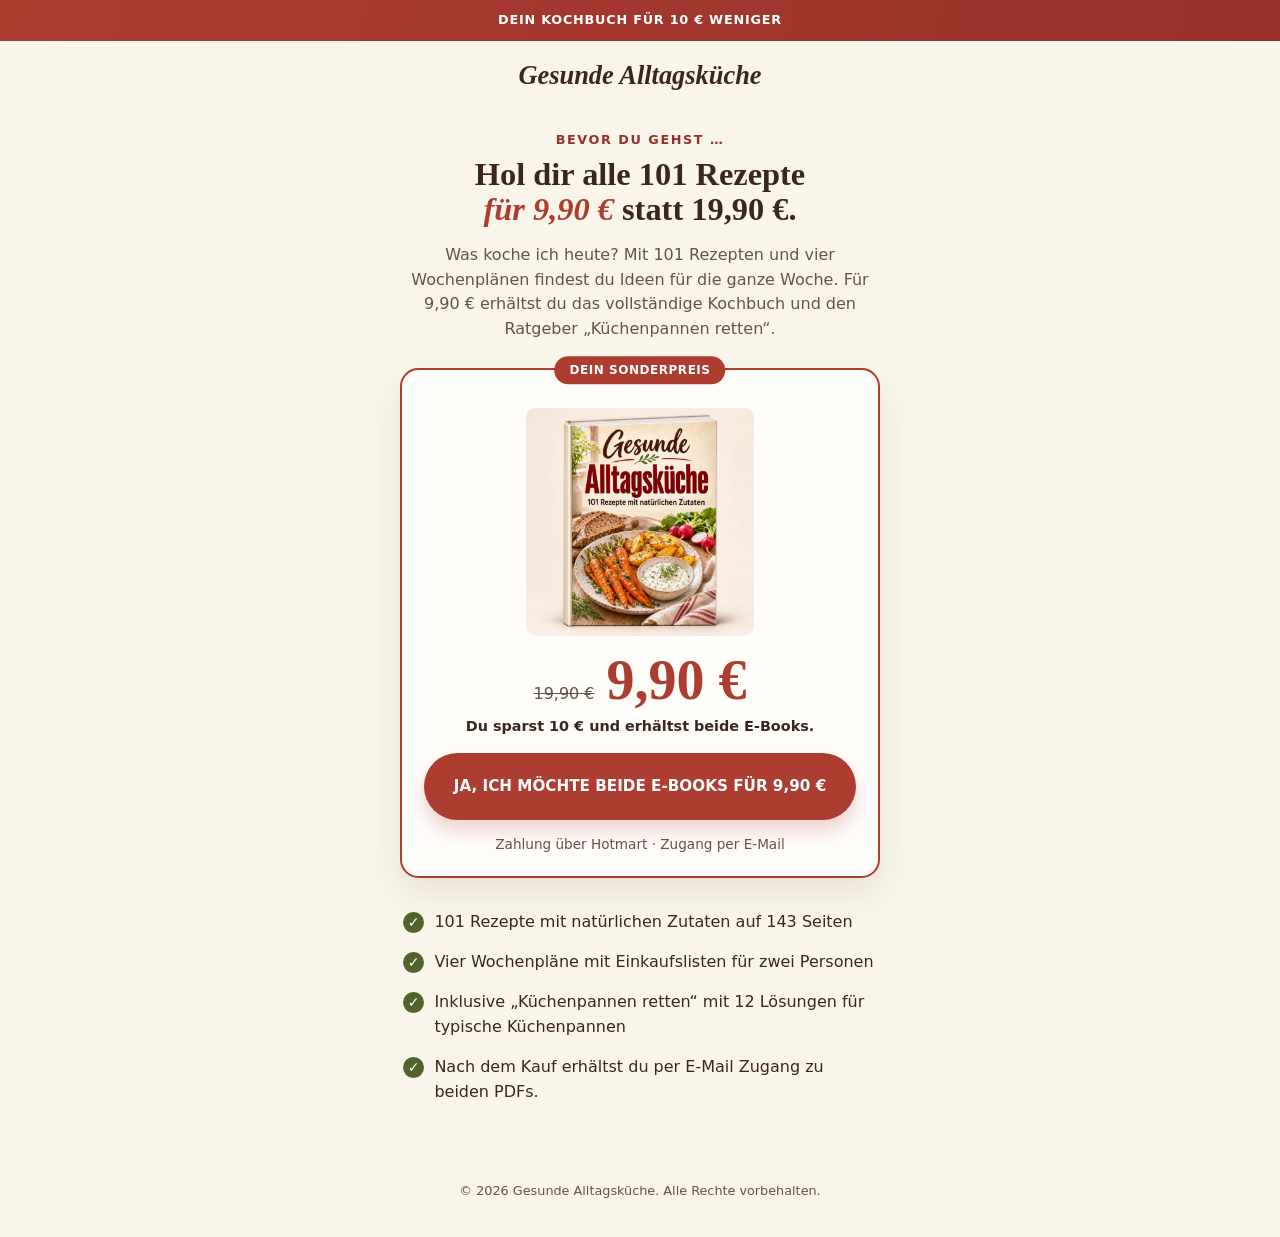
==== angebot-990/index.html @ d4370150 "Add 9.90 EUR recovery offer" ====
<!doctype html>
<html lang="de">
<head>
  <meta charset="utf-8">
  <meta name="viewport" content="width=device-width, initial-scale=1">
  <meta name="robots" content="noindex">
  <title>Gesunde Alltagsküche · Dein Sonderpreis</title>
  <link rel="stylesheet" href="/angebot-990/offer.css">
</head>
<body>
  <header class="site-header">
    <div class="offer-bar">DEIN KOCHBUCH FÜR 10 € WENIGER</div>
    <p class="wordmark">Gesunde Alltagsküche</p>
  </header>

  <main>
    <p class="eyebrow">BEVOR DU GEHST …</p>
    <h1>Hol dir alle 101 Rezepte <em>für 9,90 €</em> statt 19,90 €.</h1>
    <p class="introduction">Was koche ich heute? Mit 101 Rezepten und vier Wochenplänen findest du Ideen für die ganze Woche. Für 9,90 € erhältst du das vollständige Kochbuch und den Ratgeber „Küchenpannen retten“.</p>

    <section class="offer-card" aria-labelledby="offer-label">
      <h2 class="offer-label" id="offer-label">DEIN SONDERPREIS</h2>
      <img class="book" src="/danke/kochbuch.webp" width="720" height="720" alt="Gesunde Alltagsküche – 101 Rezepte mit natürlichen Zutaten">
      <p class="prices"><del class="old-price">19,90 €</del><strong class="new-price">9,90 €</strong></p>
      <p class="savings">Du sparst 10 € und erhältst beide E-Books.</p>
      <a class="purchase-link" id="offer-checkout" role="link" aria-disabled="true">JA, ICH MÖCHTE BEIDE E-BOOKS FÜR 9,90 €</a>
      <p class="payment-info">Zahlung über Hotmart · Zugang per E-Mail</p>
    </section>

    <ul class="benefits" role="list">
      <li><span class="check" aria-hidden="true">✓</span>101 Rezepte mit natürlichen Zutaten auf 143 Seiten</li>
      <li><span class="check" aria-hidden="true">✓</span>Vier Wochenpläne mit Einkaufslisten für zwei Personen</li>
      <li><span class="check" aria-hidden="true">✓</span>Inklusive „Küchenpannen retten“ mit 12 Lösungen für typische Küchenpannen</li>
      <li><span class="check" aria-hidden="true">✓</span>Nach dem Kauf erhältst du per E-Mail Zugang zu beiden PDFs.</li>
    </ul>
  </main>

  <footer>© 2026 Gesunde Alltagsküche. Alle Rechte vorbehalten.</footer>

  <script type="module">
    import { getRecoveryCheckout } from '/angebot-990/offer-config.js';

    const checkout = getRecoveryCheckout();
    if (checkout) {
      const link = document.getElementById('offer-checkout');
      link.href = checkout.href;
      link.removeAttribute('role');
      link.removeAttribute('aria-disabled');
    }
  </script>
</body>
</html>
---- angebot-990/offer.css ----
:root {
  color-scheme: light;
  --cream: #faf5eb;
  --card: #fffdfa;
  --brown: #39271e;
  --muted-brown: #645347;
  --paprika: #ad3c31;
  --paprika-dark: #973128;
  --olive: #52632c;
  --serif: Georgia, "Times New Roman", serif;
  color: var(--brown);
  background: var(--cream);
  font: 1rem/1.55 system-ui, sans-serif;
}

*, *::before, *::after {
  box-sizing: border-box;
}

body {
  margin: 0;
}

.site-header {
  text-align: center;
}

.offer-bar {
  padding: 0.65rem 1rem;
  background: linear-gradient(105deg, var(--paprika), var(--paprika-dark));
  color: #fff;
  font-size: 0.8rem;
  font-weight: 800;
  letter-spacing: 0.06em;
}

.wordmark {
  margin: 1.2rem 1rem 0;
  font: italic 700 1.65rem/1.2 var(--serif);
}

main {
  width: min(30rem, calc(100% - 2rem));
  margin: 2.4rem auto 0;
  text-align: center;
}

.eyebrow {
  margin: 0 0 0.45rem;
  color: var(--paprika-dark);
  font-size: 0.8rem;
  font-weight: 800;
  letter-spacing: 0.12em;
}

h1 {
  margin: 0;
  font: 700 clamp(1.75rem, 5vw, 2.025rem)/1.08 var(--serif);
  text-wrap: balance;
}

h1 em {
  color: var(--paprika);
  white-space: nowrap;
}

.introduction {
  margin: 1rem 0 1.65rem;
  color: var(--muted-brown);
  text-wrap: pretty;
}

.offer-card {
  position: relative;
  padding: 2.35rem clamp(0.95rem, 4vw, 1.4rem) 1.3rem;
  border: 2px solid var(--paprika);
  border-radius: 1.15rem;
  background: var(--card);
  box-shadow: 0 0.95rem 2rem rgb(57 39 30 / 9%);
}

.offer-label {
  position: absolute;
  top: 0;
  left: 50%;
  width: max-content;
  max-width: calc(100% - 2rem);
  margin: 0;
  padding: 0.28rem 0.95rem;
  transform: translate(-50%, -50%);
  border-radius: 999px;
  background: var(--paprika);
  color: #fff;
  font-size: 0.75rem;
  font-weight: 800;
  letter-spacing: 0.045em;
}

.book {
  display: block;
  width: min(14.25rem, 100%);
  height: auto;
  margin: 0 auto;
  border-radius: 0.6rem;
}

.prices {
  display: flex;
  flex-wrap: wrap;
  align-items: baseline;
  justify-content: center;
  gap: 0 0.75rem;
  margin: 1rem 0 0;
}

.old-price {
  color: var(--muted-brown);
}

.new-price {
  color: var(--paprika);
  font: 700 clamp(2.8rem, 13vw, 3.5rem)/1 var(--serif);
}

.savings {
  margin: 0.45rem 0 0.95rem;
  font-size: 0.9rem;
  font-weight: 650;
}

.purchase-link {
  display: grid;
  min-height: 4.2rem;
  width: 100%;
  place-items: center;
  padding: 0.9rem 1.15rem;
  border-radius: 999px;
  background: var(--paprika);
  color: #fff;
  box-shadow: 0 0.7rem 1.15rem rgb(173 60 49 / 22%);
  font-size: 0.95rem;
  font-weight: 800;
  line-height: 1.35;
  text-decoration: none;
  text-wrap: balance;
}

.purchase-link[href]:hover {
  background: var(--paprika-dark);
}

.purchase-link:focus-visible {
  outline: 3px solid var(--olive);
  outline-offset: 4px;
}

.payment-info {
  margin: 0.9rem 0 0;
  color: var(--muted-brown);
  font-size: 0.85rem;
}

.benefits {
  display: grid;
  gap: 0.95rem;
  margin: 2rem 0 0;
  padding: 0 0.2rem;
  list-style: none;
  text-align: left;
}

.benefits li {
  display: grid;
  grid-template-columns: 1.3rem 1fr;
  align-items: start;
  gap: 0.65rem;
}

.check {
  display: grid;
  width: 1.3rem;
  height: 1.3rem;
  margin-top: 0.12rem;
  place-items: center;
  border-radius: 50%;
  background: var(--olive);
  color: #fff;
  font-size: 0.88rem;
  font-weight: 800;
  line-height: 1;
}

footer {
  margin: clamp(3.2rem, 7vw, 4.8rem) 1rem 0;
  padding-bottom: 2.25rem;
  color: var(--muted-brown);
  font-size: 0.8rem;
  text-align: center;
}

@media (max-width: 35rem) {
  main {
    margin-top: 1.9rem;
  }

  .introduction {
    margin-bottom: 1.55rem;
  }

  .benefits {
    margin-top: 1.75rem;
  }
}
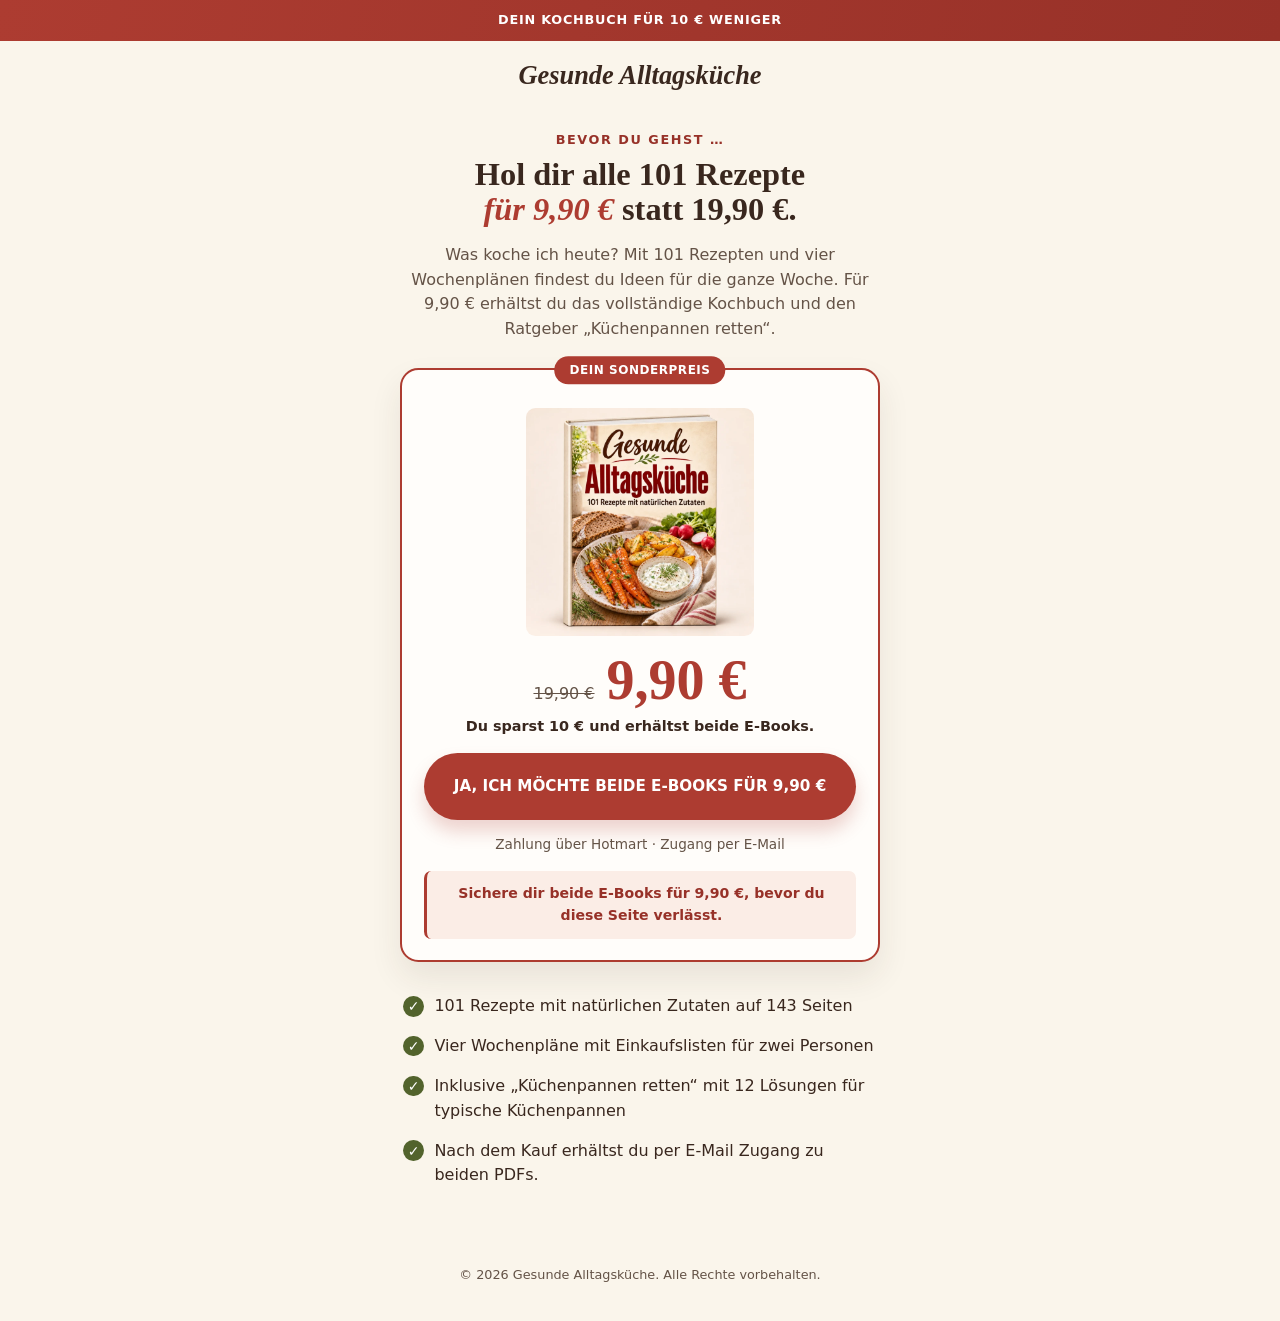
==== commit 4cd09b2c: "Highlight the recovery offer before leaving" ====
--- a/angebot-990/index.html
+++ b/angebot-990/index.html
@@ -25,6 +25,9 @@
       <p class="savings">Du sparst 10 € und erhältst beide E-Books.</p>
       <a class="purchase-link" id="offer-checkout" role="link" aria-disabled="true">JA, ICH MÖCHTE BEIDE E-BOOKS FÜR 9,90 €</a>
       <p class="payment-info">Zahlung über Hotmart · Zugang per E-Mail</p>
+      <p class="offer-notice">
+        Sichere dir beide E-Books für <strong>9,90 €</strong>, bevor du diese Seite verlässt.
+      </p>
     </section>
 
     <ul class="benefits" role="list">
--- a/angebot-990/offer.css
+++ b/angebot-990/offer.css
@@ -160,6 +160,17 @@
   font-size: 0.85rem;
 }
 
+.offer-notice {
+  margin: 1rem 0 0;
+  padding: 0.75rem 0.9rem;
+  border-inline-start: 3px solid var(--paprika);
+  border-radius: 0.45rem;
+  background: #fbede6;
+  color: var(--paprika-dark);
+  font-size: 0.88rem;
+  font-weight: 650;
+}
+
 .benefits {
   display: grid;
   gap: 0.95rem;
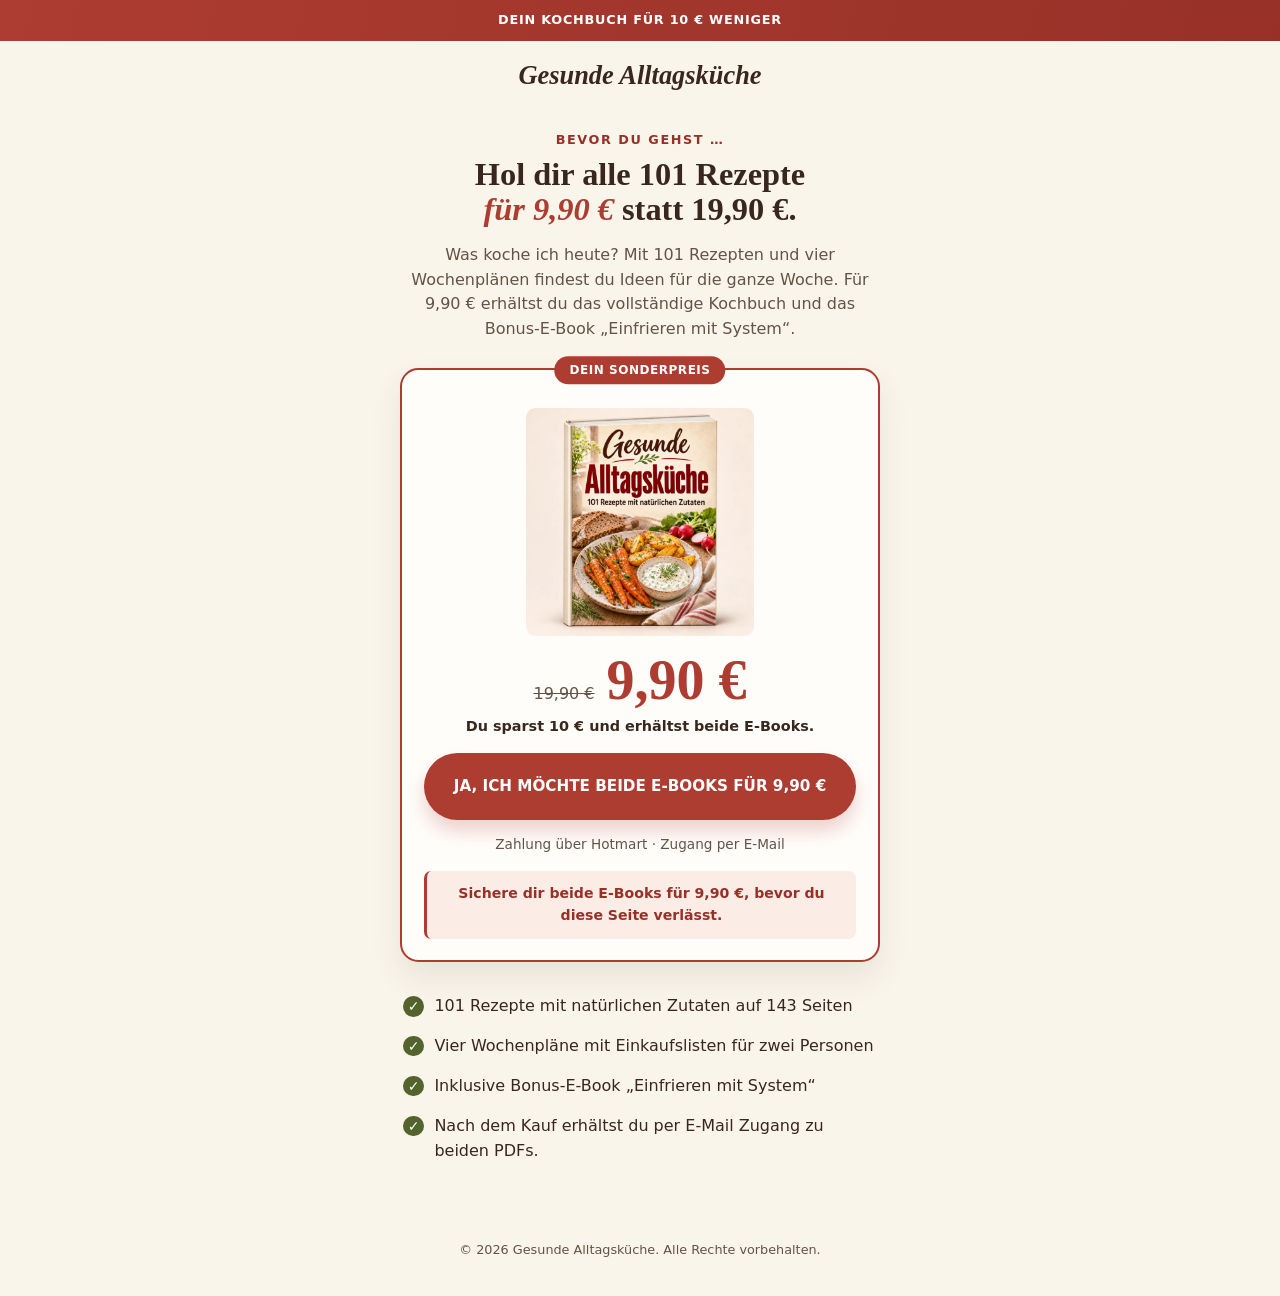
==== commit 8ed160c7: "Correct the cookbook bonus and recovery checkout" ====
--- a/angebot-990/index.html
+++ b/angebot-990/index.html
@@ -16,7 +16,7 @@
   <main>
     <p class="eyebrow">BEVOR DU GEHST …</p>
     <h1>Hol dir alle 101 Rezepte <em>für 9,90 €</em> statt 19,90 €.</h1>
-    <p class="introduction">Was koche ich heute? Mit 101 Rezepten und vier Wochenplänen findest du Ideen für die ganze Woche. Für 9,90 € erhältst du das vollständige Kochbuch und den Ratgeber „Küchenpannen retten“.</p>
+    <p class="introduction">Was koche ich heute? Mit 101 Rezepten und vier Wochenplänen findest du Ideen für die ganze Woche. Für 9,90 € erhältst du das vollständige Kochbuch und das Bonus-E-Book „Einfrieren mit System“.</p>
 
     <section class="offer-card" aria-labelledby="offer-label">
       <h2 class="offer-label" id="offer-label">DEIN SONDERPREIS</h2>
@@ -33,7 +33,7 @@
     <ul class="benefits" role="list">
       <li><span class="check" aria-hidden="true">✓</span>101 Rezepte mit natürlichen Zutaten auf 143 Seiten</li>
       <li><span class="check" aria-hidden="true">✓</span>Vier Wochenpläne mit Einkaufslisten für zwei Personen</li>
-      <li><span class="check" aria-hidden="true">✓</span>Inklusive „Küchenpannen retten“ mit 12 Lösungen für typische Küchenpannen</li>
+      <li><span class="check" aria-hidden="true">✓</span>Inklusive Bonus-E-Book „Einfrieren mit System“</li>
       <li><span class="check" aria-hidden="true">✓</span>Nach dem Kauf erhältst du per E-Mail Zugang zu beiden PDFs.</li>
     </ul>
   </main>
